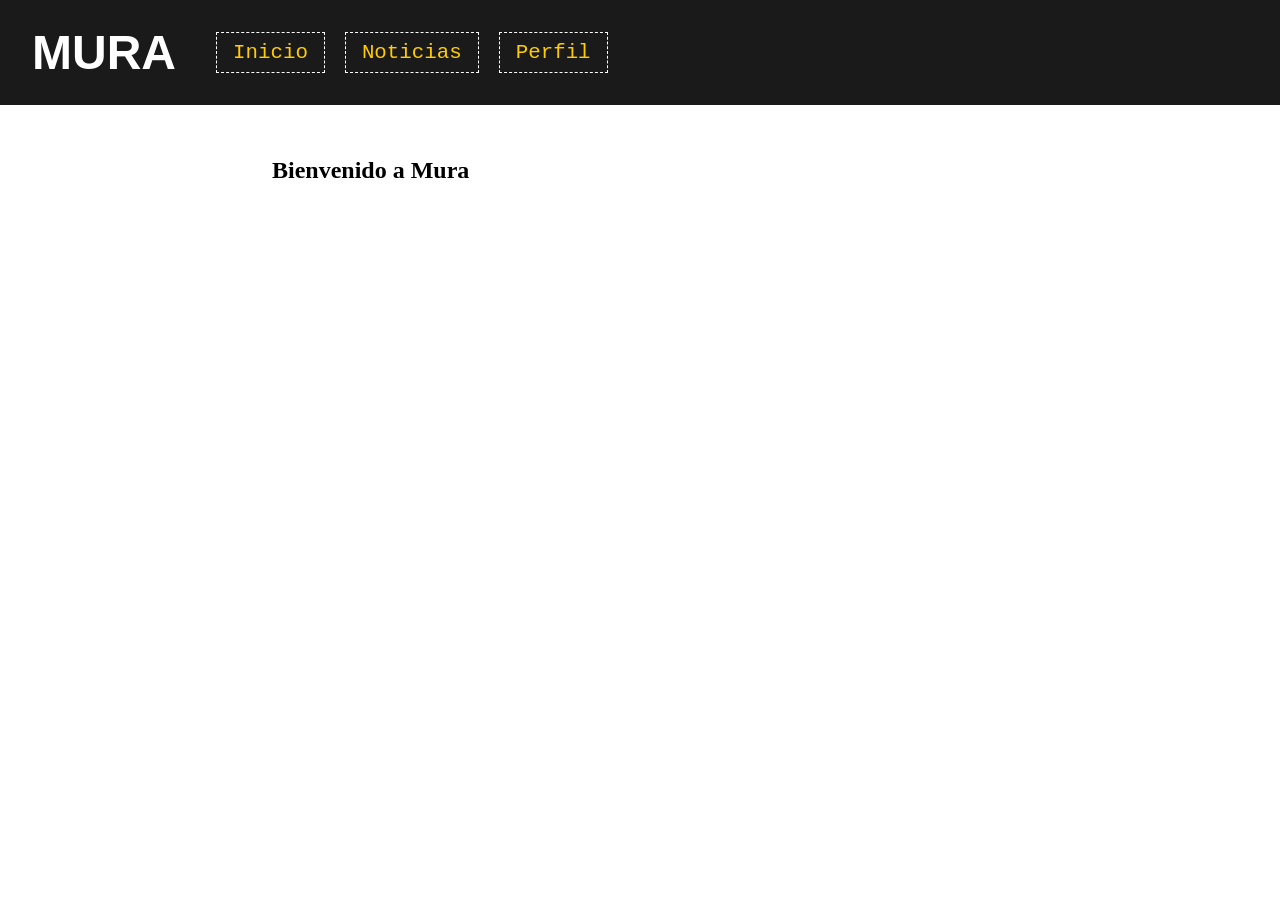
==== frontend/index.html @ 8253786a "Se agrego la carpeta frontend que tendra toda la parte visual de la apgina en js vanilla" ====
<!DOCTYPE html>
<html lang="es">
<head>
    <meta charset="UTF-8">
    <link rel="stylesheet" href="../css/Style.css">
    <title>Mura - Noticiero</title>
</head>
<body>

    <!-- Este Header se queda quieto siempre -->
    <header class="mura-header">
    <h1 class="mura-logo">MURA</h1>
    <nav class="mura-nav">
        <ul class="mura-nav__list">
            <li><button class="mura-btn" onclick="renderPage('home')">Inicio</button></li>
            <li><button class="mura-btn" onclick="renderPage('noticias')">Noticias</button></li>
            <li><button class="mura-btn" onclick="renderPage('perfil')">Perfil</button></li>
        </ul>
    </nav>
</header>

<main id="app" class="mura-app">
    <h2 class="mura-app__title">Bienvenido a Mura</h2>
</main>

    <script src="scripts_js/app.js"></script>
</body>
</html>
---- css/Style.css ----
body { 
    margin: 0; 
    font-family: 'Times New Roman', serif;
    min-height: 100vh;
    display: flex;
    flex-direction: column; /* Apila el header y el main verticalmente */
}

/* Bloque Principal */
.mura-header {
    background: #1a1a1a;
    display: flex;
    align-items: center;
    padding: 1rem 2rem;
}

/* Elemento del bloque */
.mura-logo {
    font-family: 'Impact', sans-serif;
    color: white;
    margin: 0;
    font-size: 3rem;
}

.mura-nav__list {
    display: flex;
    list-style: none;
    gap: 20px;
    
}

/* Componente de botón independiente */
/* Componente de botón */
.mura-btn {
    background: none;
    border: 1px dashed white;
    color: #ffcc00;
    cursor: pointer;
    padding: 8px 16px; /* Aumenté un poco el padding para que el texto tenga aire */
    font-size: 1.3rem; /* ¡Este es el tamaño recomendado! */
    font-family: 'Courier New', monospace; /* Mantenemos la tipografía inconsistente */
}

/* Área de contenido */
.mura-app {
    padding: 2rem;
    max-width: 800px; /* Limita el ancho para que no se estire demasiado */
    margin: 0 auto;   /* Esto centra el contenedor horizontalmente */
    width: 100%;      /* Asegura que no se desborde en móviles */
    box-sizing: border-box; /* Incluye el padding en el ancho total */
}
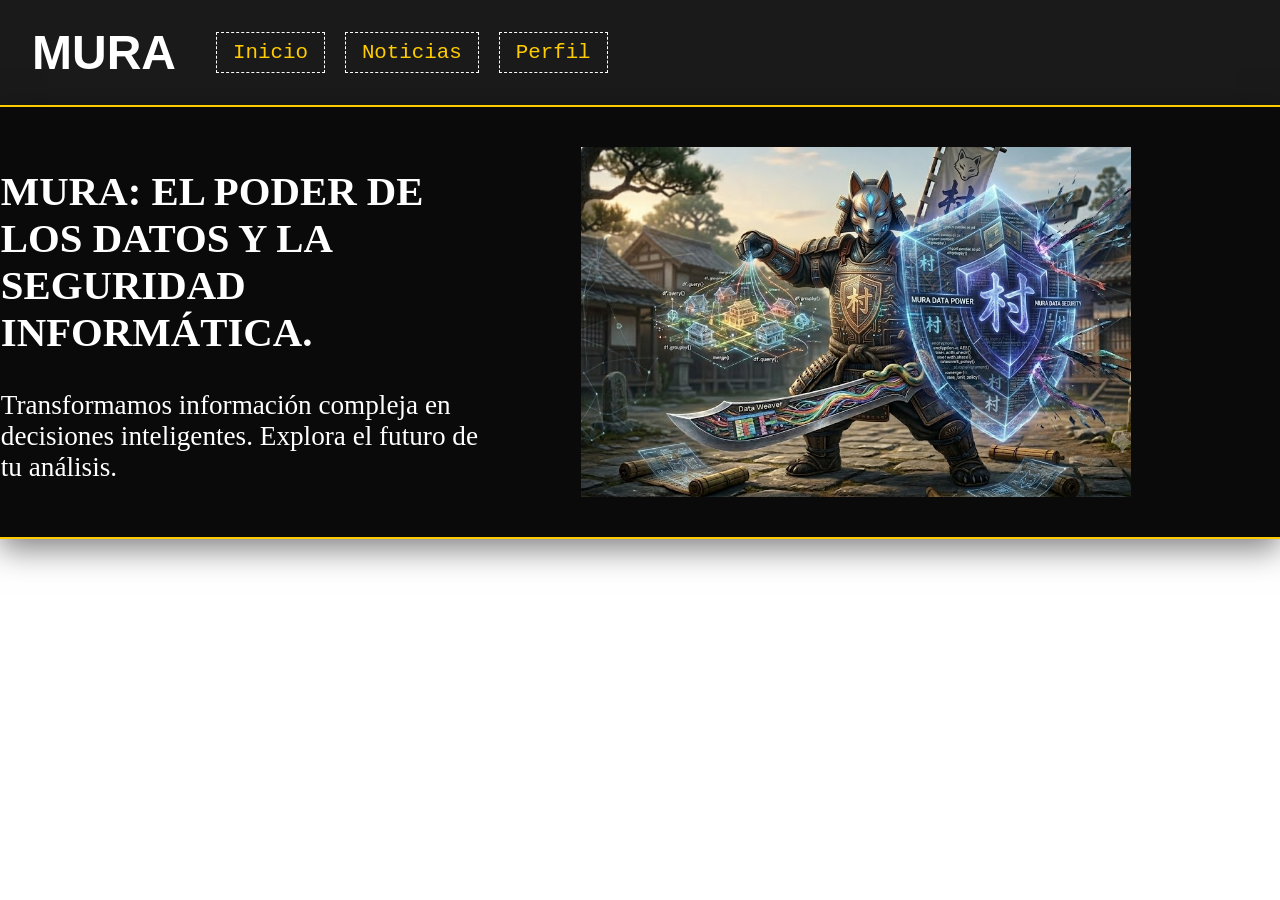
==== commit 9fb948ba: "Se actualizo el frontend se le agrego un carrusel para mostrar que tiene la futura pagina" ====
--- a/frontend/index.html
+++ b/frontend/index.html
@@ -3,7 +3,8 @@
 <head>
     <meta charset="UTF-8">
     <link rel="stylesheet" href="../css/Style.css">
-    <title>Mura - Noticiero</title>
+    <link rel="shortcut icon" href="../css/image/Mura_ico.png" type="image/x-icon">
+    <title>Mura</title>
 </head>
 <body>
 
@@ -12,7 +13,7 @@
     <h1 class="mura-logo">MURA</h1>
     <nav class="mura-nav">
         <ul class="mura-nav__list">
-            <li><button class="mura-btn" onclick="renderPage('home')">Inicio</button></li>
+            <li><button class="mura-btn" onclick="renderPage('Inicio')">Inicio</button></li>
             <li><button class="mura-btn" onclick="renderPage('noticias')">Noticias</button></li>
             <li><button class="mura-btn" onclick="renderPage('perfil')">Perfil</button></li>
         </ul>
@@ -20,7 +21,10 @@
 </header>
 
 <main id="app" class="mura-app">
-    <h2 class="mura-app__title">Bienvenido a Mura</h2>
+    
+  <section id="carrusel-base" class="carrusel-negro">
+    </section>
+
 </main>
 
     <script src="scripts_js/app.js"></script>
--- a/css/Style.css
+++ b/css/Style.css
@@ -43,9 +43,59 @@
 
 /* Área de contenido */
 .mura-app {
-    padding: 2rem;
-    max-width: 800px; /* Limita el ancho para que no se estire demasiado */
+    padding: 0rem;
+    width: 100%;/* Limita el ancho para que no se estire demasiado */
     margin: 0 auto;   /* Esto centra el contenedor horizontalmente */
     width: 100%;      /* Asegura que no se desborde en móviles */
     box-sizing: border-box; /* Incluye el padding en el ancho total */
+    background-color: #0a0a0a; /* Negro muy profundo y elegante */
+    position: relative;
+    min-height: 360px;
+    
+    /* Borde fino amarillo para que destaque el límite del carrusel */
+    border-top: 2px solid #ffcc00;
+    border-bottom: 2px solid #ffcc00;
+    
+    /* Sombra para darle profundidad sobre el resto de la página */
+    box-shadow: 0 10px 30px rgba(0,0,0,0.5);
+    
+}
+
+
+/*Carrusel*/
+
+/* Estilo para el contenedor del slide que inyectas con JS */
+.slide-activo {
+  display: flex;
+  align-items: center;
+  justify-content: center;
+  gap: 60px;
+  width: 90%; /* Ocupa el 90% del ancho del carrusel */
+  height: 100%; /* Ocupa toda la altura del padre */
+  padding: 20px;
+  box-sizing: border-box; /* Incluye el padding dentro del tamaño */
+}
+
+.slide-texto {
+  width: 45%; /* Ancho fijo para el texto */
+  flex-shrink: 0; /* Impide que el texto se encoja */
+  font-size: 1.7rem;
+}
+
+.slide-imagen {
+  width: 550px; /* Tamaño fijo para la imagen */
+  height: 350px; /* Tamaño fijo para la imagen */
+  flex-shrink: 0; /* Impide que la imagen se encoja o sea empujada */
+  overflow: hidden;
+  padding: 20px;
+}
+
+.slide-imagen img {
+  width: 100%;
+  height: 100%;
+  object-fit: cover; /* Recorta la imagen para que llene el recuadro perfectamente */
+}
+
+.slide-texto h2, .slide-texto p {
+    color: #ffffff; /* Blanco para que resalte sobre el negro */
 }
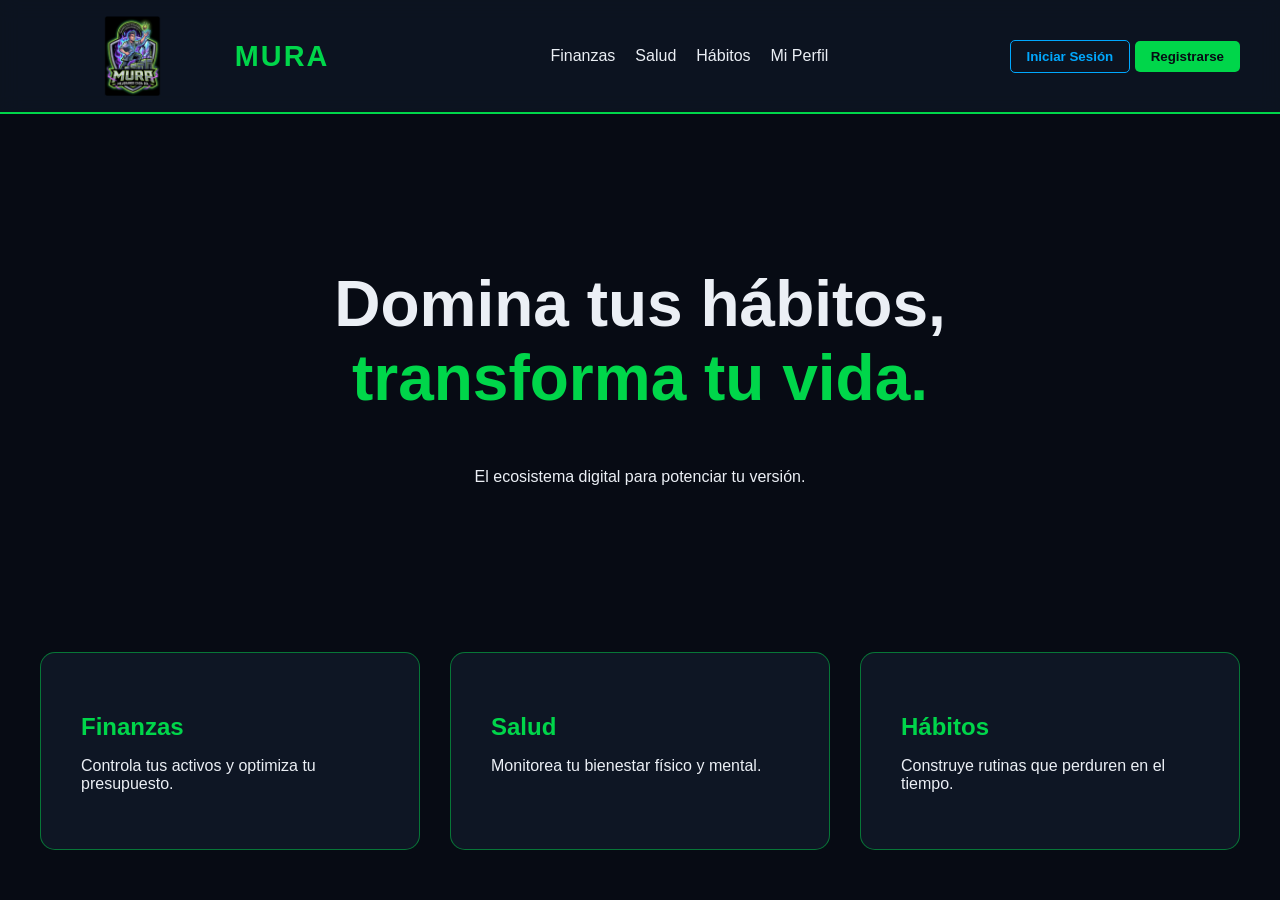
==== commit fbd6594a: "Se actualizo la carpeta frontend" ====
--- a/frontend/index.html
+++ b/frontend/index.html
@@ -2,31 +2,59 @@
 <html lang="es">
 <head>
     <meta charset="UTF-8">
-    <link rel="stylesheet" href="../css/Style.css">
-    <link rel="shortcut icon" href="../css/image/Mura_ico.png" type="image/x-icon">
-    <title>Mura</title>
+    <meta name="viewport" content="width=device-width, initial-scale=1.0">
+    <title>Mura | Tu plataforma de crecimiento</title>
+    <link rel="stylesheet" href="css/Style.css">
+    <link href="https://fonts.googleapis.com/css2?family=Rajdhani:wght@400;700&display=swap" rel="stylesheet">
 </head>
 <body>
 
-    <!-- Este Header se queda quieto siempre -->
-    <header class="mura-header">
-    <h1 class="mura-logo">MURA</h1>
-    <nav class="mura-nav">
-        <ul class="mura-nav__list">
-            <li><button class="mura-btn" onclick="renderPage('Inicio')">Inicio</button></li>
-            <li><button class="mura-btn" onclick="renderPage('noticias')">Noticias</button></li>
-            <li><button class="mura-btn" onclick="renderPage('perfil')">Perfil</button></li>
-        </ul>
-    </nav>
-</header>
+    <header class="app-header">
+        <div class="container header-content">
+            <a href="#" class="logo-link">
+                <img src="css/image/logoMura.png" alt="Mura Logo" class="header-logo">
+                <span class="app-name">Mura</span>
+            </a>
 
-<main id="app" class="mura-app">
-    
-  <section id="carrusel-base" class="carrusel-negro">
-    </section>
+            <nav class="main-nav">
+                <ul>
+                    <li><a href="#finance">Finanzas</a></li>
+                    <li><a href="#health">Salud</a></li>
+                    <li><a href="#habits">Hábitos</a></li>
+                    <li><a href="#profile">Mi Perfil</a></li>
+                </ul>
+            </nav>
 
-</main>
+            <div class="user-actions">
+                <button class="btn btn-secondary">Iniciar Sesión</button>
+                <button class="btn btn-primary">Registrarse</button>
+            </div>
+        </div>
+    </header>
 
-    <script src="scripts_js/app.js"></script>
+    <main>
+        <!-- Intro Principal -->
+        <section class="intro">
+            <h1>Domina tus hábitos, <br><span>transforma tu vida.</span></h1>
+            <p>El ecosistema digital para potenciar tu versión.</p>
+        </section>
+
+        <!-- Secciones de Contenido (Las "Capas") -->
+        <section id="content-grid" class="container">
+            <div class="feature-card">
+                <h2>Finanzas</h2>
+                <p>Controla tus activos y optimiza tu presupuesto.</p>
+            </div>
+            <div class="feature-card">
+                <h2>Salud</h2>
+                <p>Monitorea tu bienestar físico y mental.</p>
+            </div>
+            <div class="feature-card">
+                <h2>Hábitos</h2>
+                <p>Construye rutinas que perduren en el tiempo.</p>
+            </div>
+        </section>
+    </main>
+
 </body>
 </html>
--- a/frontend/css/Style.css
+++ b/frontend/css/Style.css
@@ -0,0 +1,133 @@
+:root {
+  /* Paleta estilo Gamer/Moderno usando oklch */
+  --bg-dark: oklch(15% 0.02 260);     /* Fondo muy oscuro casi negro */
+  --header-bg: oklch(20% 0.03 260 / 0.8); /* Fondo del header con transparencia */
+  --primary-neon: oklch(75% 0.25 150);  /* Verde vibrante (tipo PANDA) */
+  --accent-blue: oklch(70% 0.25 240);   /* Azul eléctrico (tipo CJCA) */
+  --text-light: oklch(95% 0.01 260);    /* Blanco suave para lectura */
+}
+
+body {
+  margin: 0;
+  font-family: 'Segoe UI', sans-serif;
+  background-color: var(--bg-dark);
+  color: var(--text-light);
+}
+
+/* Esto controla específicamente la imagen que está dentro de tu logo-link */
+.header-logo {
+    height: 80px;      /* Cambia este valor para hacerla más pequeña o más grande (ej. 30px, 50px) */
+    width: auto;       /* Esto asegura que la proporción se mantenga automática */
+    display: block;    /* Evita espacios extra debajo de la imagen */
+    object-fit: contain; /* Asegura que la imagen completa sea visible sin cortarse */
+}
+
+/* Opcional: Para asegurar que el link esté bien alineado con el texto al lado */
+.logo-link {
+    display: flex;
+    align-items: center;
+    gap: 12px;         /* Espacio entre el logo y la palabra "Mura" */
+    text-decoration: none;
+}
+
+.app-header {
+  background: var(--header-bg);
+  backdrop-filter: blur(10px); /* Efecto vidrio esmerilado */
+  border-bottom: 2px solid var(--primary-neon);
+  padding: 1rem 0;
+}
+
+.header-content {
+  display: flex;
+  justify-content: space-between;
+  align-items: center;
+  max-width: 1200px;
+  margin: 0 auto;
+  padding: 0 20px;
+}
+
+.app-name {
+  font-size: 1.8rem;
+  font-weight: bold;
+  color: var(--primary-neon);
+  text-transform: uppercase;
+  letter-spacing: 2px;
+}
+
+.main-nav ul {
+  display: flex;
+  list-style: none;
+  gap: 20px;
+}
+
+.main-nav a {
+  text-decoration: none;
+  color: var(--text-light);
+  transition: color 0.3s;
+}
+
+.main-nav a:hover {
+  color: var(--accent-blue);
+}
+
+.btn {
+  padding: 8px 16px;
+  border-radius: 5px;
+  cursor: pointer;
+  font-weight: bold;
+}
+
+.btn-primary {
+  background: var(--primary-neon);
+  color: var(--bg-dark);
+  border: none;
+}
+
+.btn-secondary {
+  background: transparent;
+  color: var(--accent-blue);
+  border: 1px solid var(--accent-blue);
+}
+
+/*Main*/
+
+.container {
+    max-width: 1200px; /* Limita el ancho máximo */
+    margin: 0 auto;    /* Centra el bloque en la pantalla */
+    padding: 0 40px;   /* Añade aire a los lados */
+}
+
+
+/* Intro minimalista */
+.intro {
+    text-align: center;
+    padding: 100px 20px;
+}
+
+.intro h1 { font-size: 4rem; color: oklch(95% 0.01 260); }
+.intro h1 span { color: oklch(75% 0.25 150); }
+
+/* Contenedor de Tarjetas */
+#content-grid {
+    display: grid;
+    grid-template-columns: repeat(auto-fit, minmax(300px, 1fr));
+    gap: 30px;
+    padding: 50px 20px;
+}
+
+/* Tarjetas con estilo "Gamer" */
+.feature-card {
+    background: oklch(20% 0.03 260);
+    border: 1px solid oklch(75% 0.25 150 / 0.5);
+    padding: 40px;
+    border-radius: 15px;
+    transition: transform 0.3s, border 0.3s;
+}
+
+.feature-card:hover {
+    transform: translateY(-10px);
+    border: 1px solid oklch(75% 0.25 150);
+    box-shadow: 0 0 20px oklch(75% 0.25 150 / 0.2);
+}
+
+.feature-card h2 { color: oklch(75% 0.25 150); margin-bottom: 15px; }
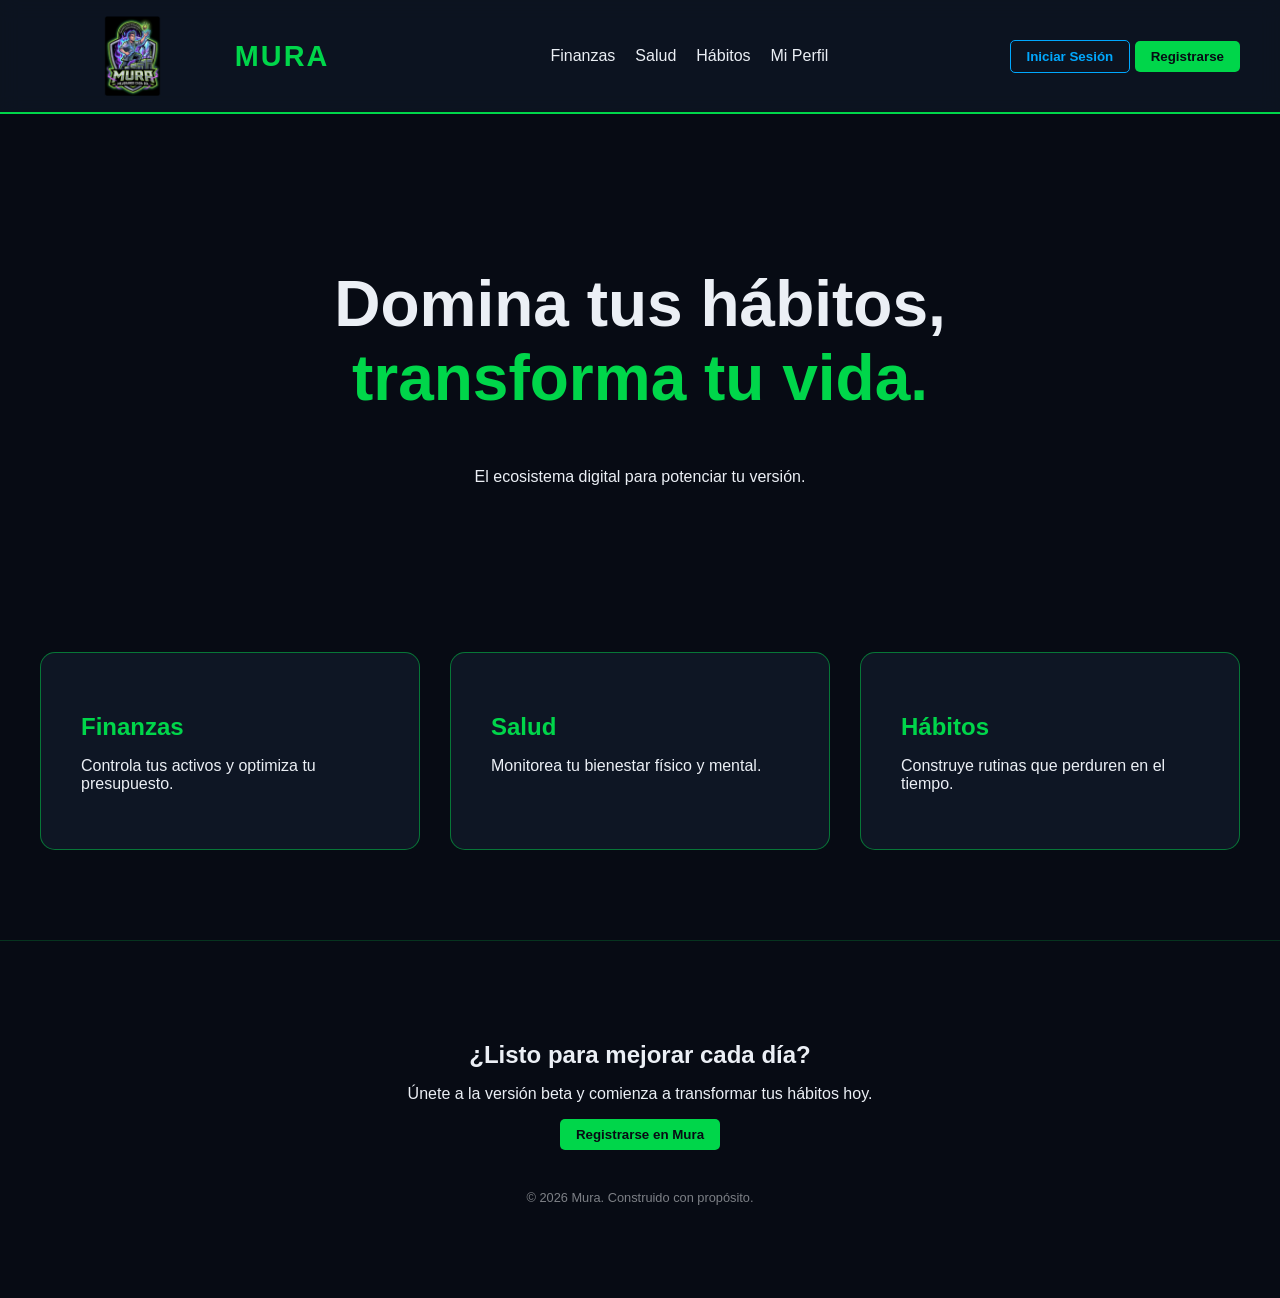
==== commit 19f66016: "Se le agrego el footer al index.html" ====
--- a/frontend/index.html
+++ b/frontend/index.html
@@ -54,7 +54,19 @@
                 <p>Construye rutinas que perduren en el tiempo.</p>
             </div>
         </section>
+
     </main>
+
+    <footer class="site-footer">
+        <div class="container">
+            <h2>¿Listo para mejorar cada día?</h2>
+            <p>Únete a la versión beta y comienza a transformar tus hábitos hoy.</p>
+            <button class="btn btn-primary">Registrarse en Mura</button>
+            
+            <!-- Opcional: Copyright pequeño -->
+            <p class="copyright">© 2026 Mura. Construido con propósito.</p>
+        </div>
+    </footer>
 
 </body>
 </html>
--- a/frontend/css/Style.css
+++ b/frontend/css/Style.css
@@ -130,4 +130,22 @@
     box-shadow: 0 0 20px oklch(75% 0.25 150 / 0.2);
 }
 
-.feature-card h2 { color: oklch(75% 0.25 150); margin-bottom: 15px; }+.feature-card h2 { color: oklch(75% 0.25 150); margin-bottom: 15px; }
+
+.site-footer {
+    padding: 80px 20px;
+    text-align: center;
+    background: oklch(15% 0.02 260); /* Un tono apenas más oscuro */
+    margin-top: 40px;
+    border-top: 1px solid oklch(75% 0.25 150 / 0.2);
+}
+
+.site-footer h2 {
+    margin-bottom: 15px;
+}
+
+.site-footer .copyright {
+    margin-top: 40px;
+    font-size: 0.8rem;
+    color: oklch(60% 0.01 260);
+}
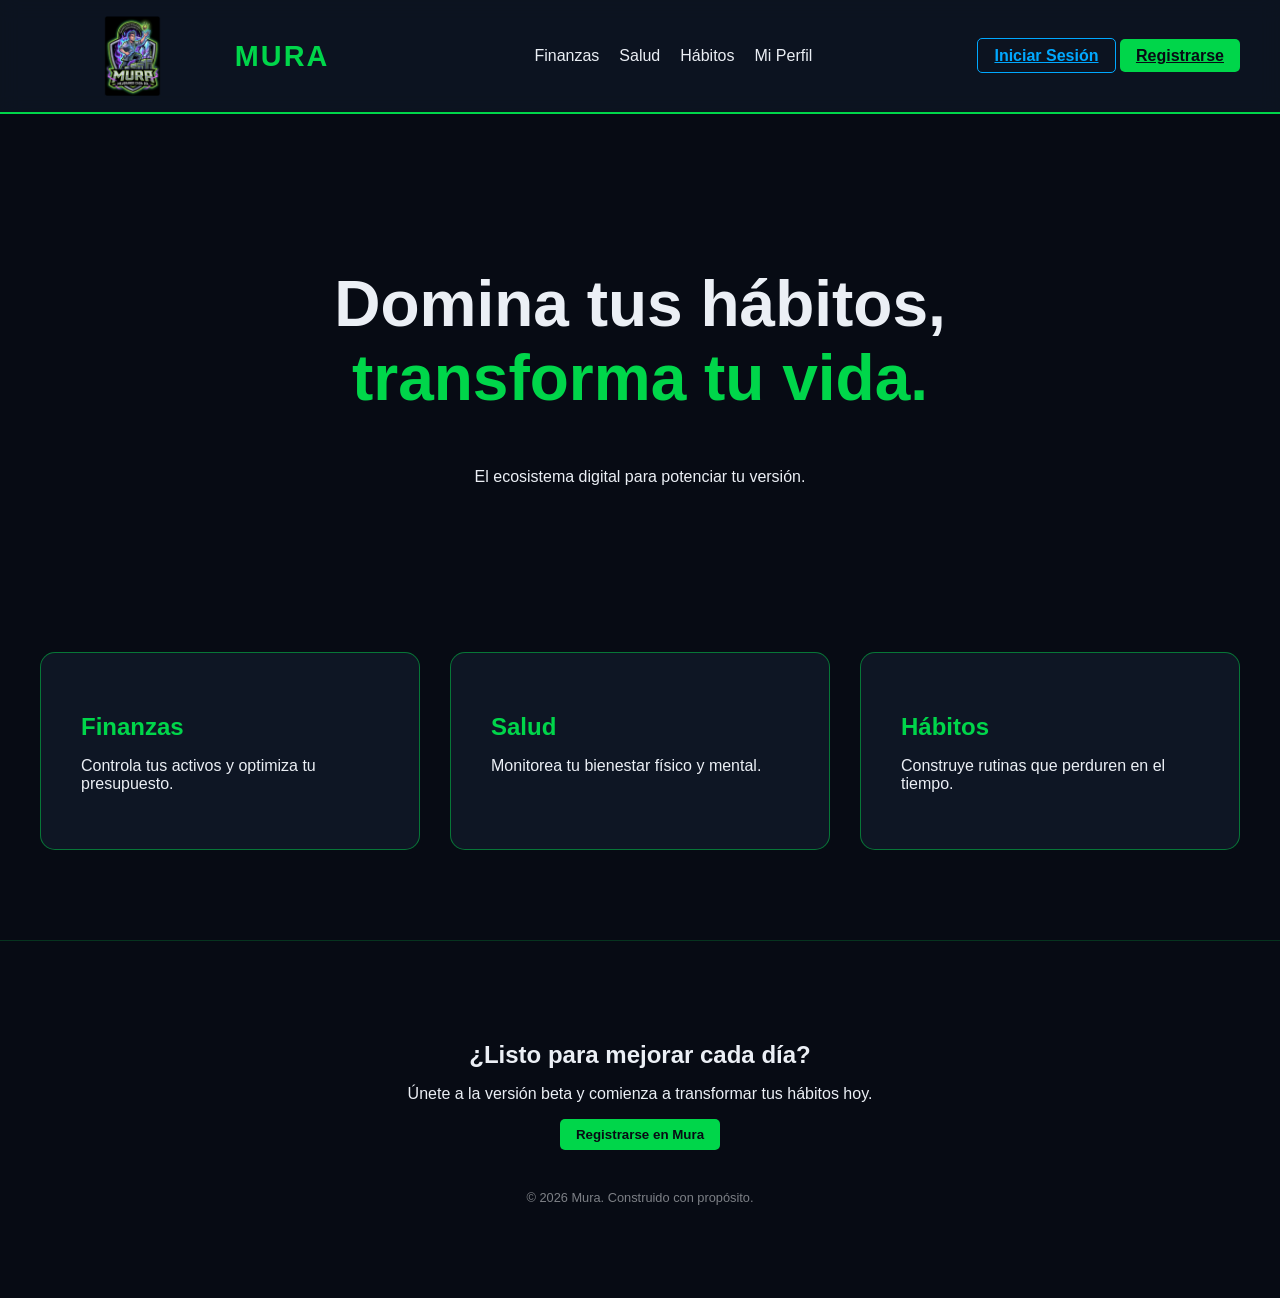
==== commit 63eccb2b: "Se inicio la ´primera interaccion delbackend con el frontend" ====
--- a/frontend/index.html
+++ b/frontend/index.html
@@ -5,6 +5,7 @@
     <meta name="viewport" content="width=device-width, initial-scale=1.0">
     <title>Mura | Tu plataforma de crecimiento</title>
     <link rel="stylesheet" href="css/Style.css">
+    <link rel="shortcut icon" href="css/image/mura_favicon.png" type="image/x-icon">
     <link href="https://fonts.googleapis.com/css2?family=Rajdhani:wght@400;700&display=swap" rel="stylesheet">
 </head>
 <body>
@@ -26,8 +27,9 @@
             </nav>
 
             <div class="user-actions">
-                <button class="btn btn-secondary">Iniciar Sesión</button>
-                <button class="btn btn-primary">Registrarse</button>
+                <!-- Enlace con la clase de estilo 'btn' -->
+                <a href="login.html" class="btn btn-secondary">Iniciar Sesión</a>
+                <a href="register.html" class="btn btn-primary">Registrarse</a>
             </div>
         </div>
     </header>
--- a/frontend/css/Style.css
+++ b/frontend/css/Style.css
@@ -148,4 +148,63 @@
     margin-top: 40px;
     font-size: 0.8rem;
     color: oklch(60% 0.01 260);
+}
+
+
+/*Aqui empieza el codigo para register.html*/
+
+.back-link {
+    position: absolute;
+    top: 20px;
+    left: 20px;
+    color: oklch(75% 0.25 150); /* El color verde de tu marca */
+    text-decoration: none;
+    font-size: 0.9rem;
+    opacity: 0.7;
+    transition: opacity 0.3s;
+}
+
+.back-link:hover {
+    opacity: 1;
+}
+
+.auth-page {
+    display: flex;
+    justify-content: center;
+    align-items: center;
+    min-height: 100vh;
+}
+
+.auth-box {
+    background: oklch(20% 0.03 260);
+    padding: 40px;
+    border-radius: 15px;
+    border: 1px solid oklch(75% 0.25 150 / 0.3);
+    width: 100%;
+    max-width: 400px; /* Tamaño perfecto para formulario */
+    text-align: center;
+}
+
+.form-group {
+    margin: 20px 0;
+    text-align: left;
+}
+
+.form-group input {
+    width: 100%;
+    padding: 12px;
+    background: oklch(15% 0.02 260);
+    border: 1px solid oklch(75% 0.25 150 / 0.2);
+    border-radius: 8px;
+    color: white;
+    box-sizing: border-box; /* Importante para que el padding no rompa el ancho */
+}
+
+.auth-link {
+    margin-top: 20px;
+    font-size: 0.9rem;
+}
+
+.auth-link a {
+    color: oklch(75% 0.25 150);
 }
